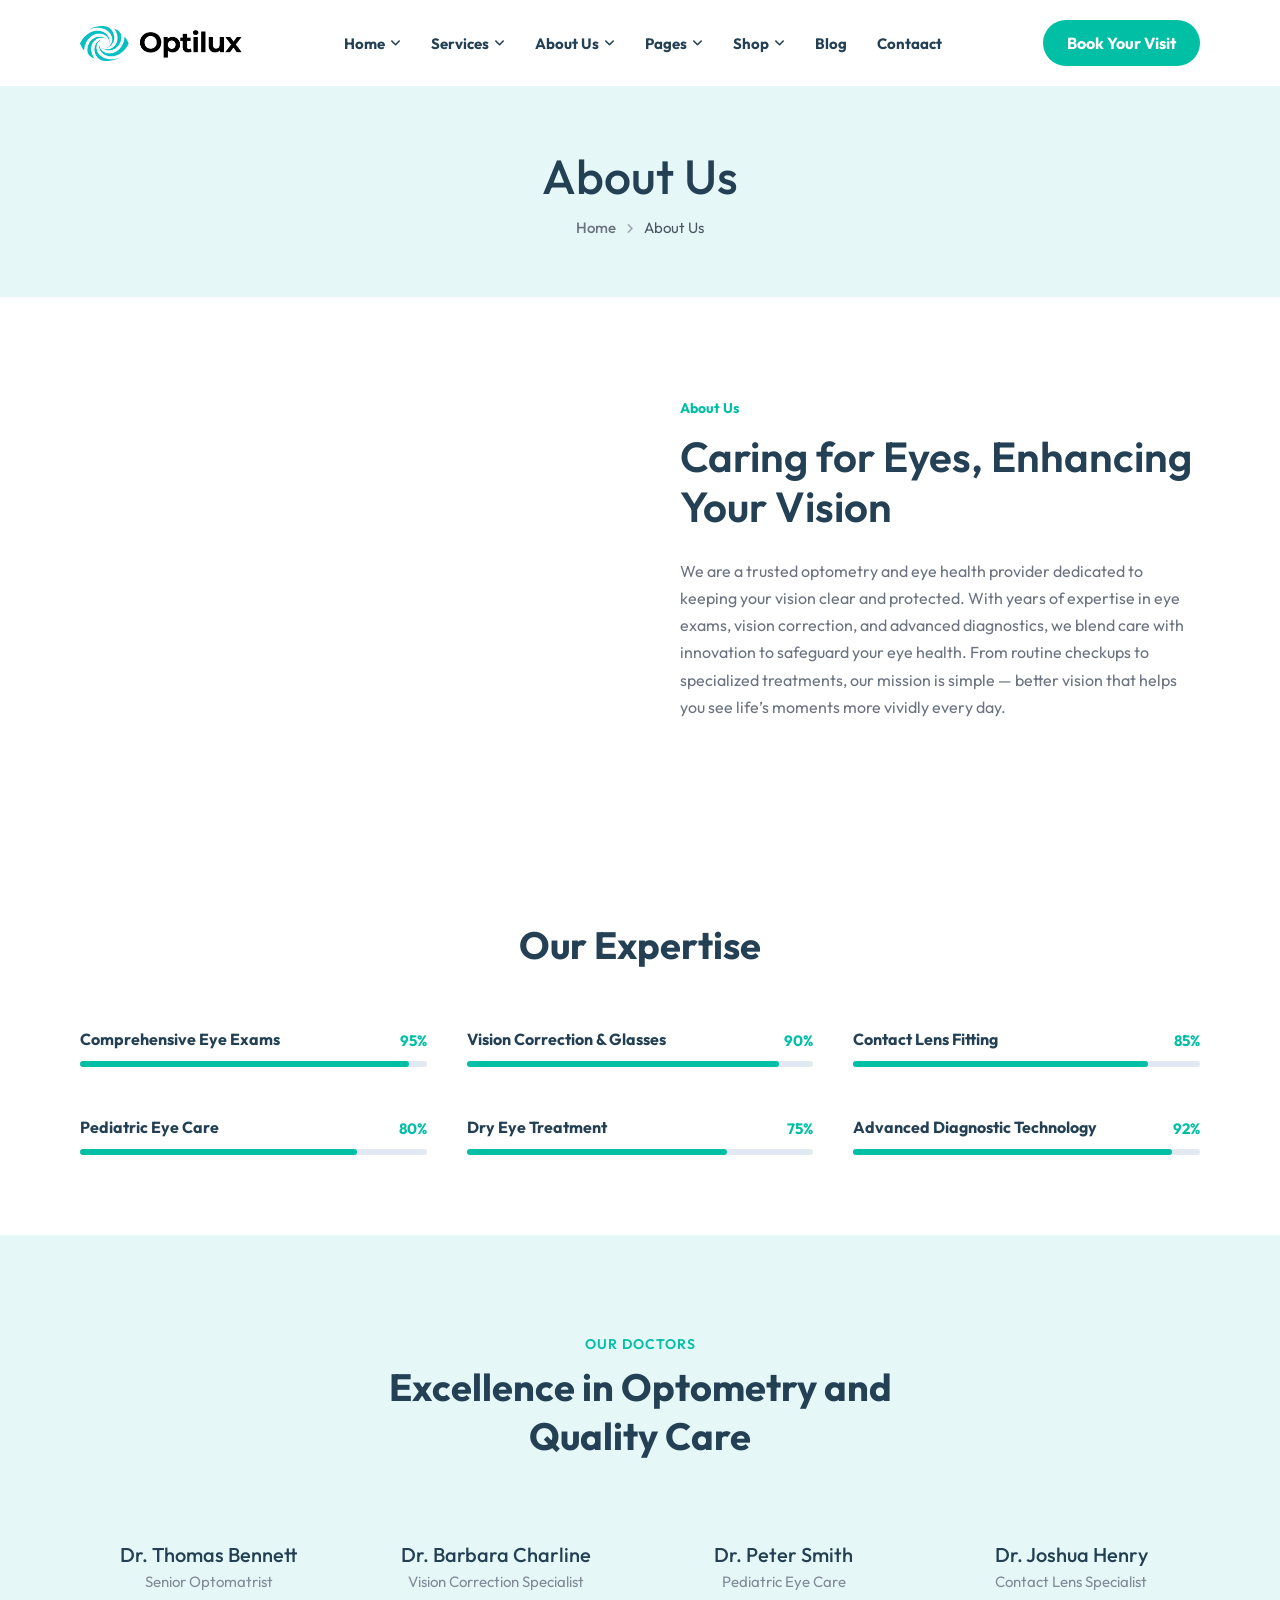
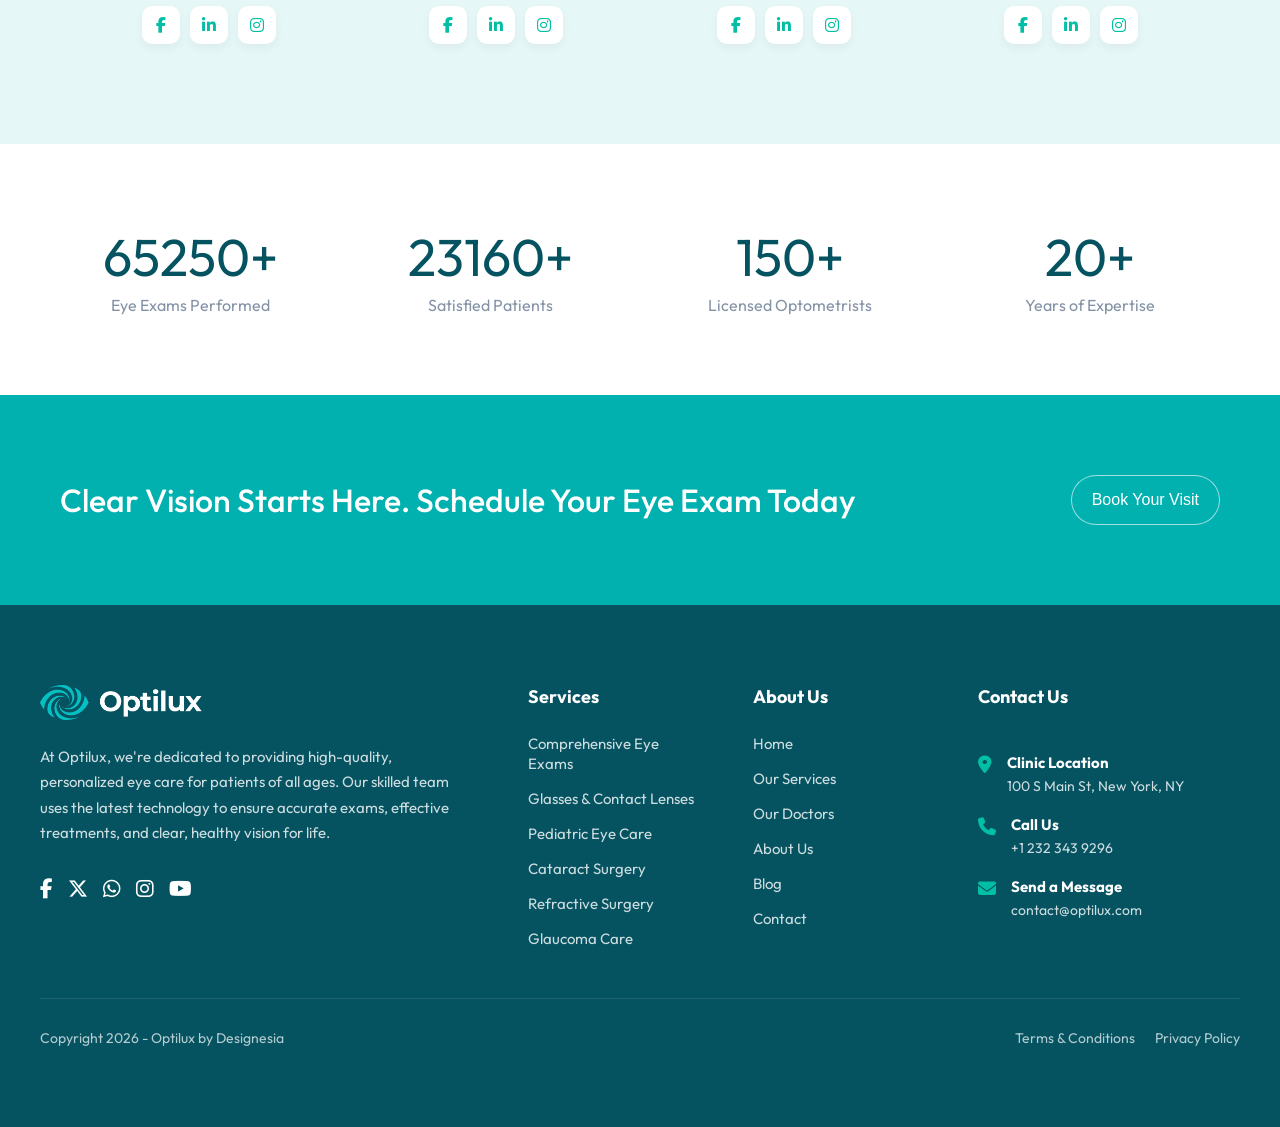
==== about-us.html @ 024a8317 "feat: about-us page -basic- finished" ====
<!DOCTYPE html>
<html lang="en">

<head>
    <meta charset="UTF-8">
    <meta name="viewport" content="width=device-width, initial-scale=1.0">
    <title>Optilux</title>
    <link rel="stylesheet" href="public/css/about-us.css">
    <link href="https://fonts.googleapis.com/css2?family=Outfit:wght@400;500;600;700&display=swap" rel="stylesheet">
    <link rel="stylesheet" href="https://cdnjs.cloudflare.com/ajax/libs/font-awesome/6.4.0/css/all.min.css">
</head>

<body>


    <!-- !/ header -->
    <header class="theheader">
        <div class="logo">
            <img src="public/images/logo.webp" alt="" style="height: 35px;">
        </div>
        <nav class="navbar">
            <ul>
                <li><a href="index.html">Home <i class="fa-solid fa-angle-down"></i></a></li>
                <li><a href="services.html">Services <i class="fa-solid fa-angle-down"></i></a></li>
                <li><a href="about.html">About Us <i class="fa-solid fa-angle-down"></i></a></li>
                <li><a href="pages.html">Pages <i class="fa-solid fa-angle-down"></i></a></li>
                <li><a href="shop.html">Shop <i class="fa-solid fa-angle-down"></i></a></li>
                <li><a href="blog.html">Blog</a></li>
                <li><a href="contact.html">Contaact</a></li>
            </ul>
        </nav>

        <div class="aqua-link">
            <a href="">Book Your Visit</a>
        </div>
    </header>


    <!-- !/ main -->

    <main class="themain">

        <!-- !/ hero section -->
        <section class="page-hero">
            <h1>About Us</h1>
            <ul class="breadcrumb">
                <li><a href="index.html">Home</a></li>
                <li><i class="fa-solid fa-angle-right"></i></li>
                <li>About Us</li>
            </ul>
        </section>

        <!-- !/ welcome section-->
        <section class="about-welcome">
            <div class="welcome-container">
                <div class="welcome-images">
                    <img class="main-img"
                        src="https://madebydesignesia.com/themes/optilux/images/misc/l1.webp"
                        alt="">
                    <img class="sub-img"
                        src="	https://madebydesignesia.com/themes/optilux/images/misc/s1.webp"
                        alt="">
                </div>
                <div class="welcome-text">
                    <h4 class="section-subtitle">About Us</h4>
                    <h2>Caring for Eyes, Enhancing Your Vision</h2>
                    <p>We are a trusted optometry and eye health provider dedicated to keeping your vision clear and
                        protected. With years of expertise in eye exams, vision correction, and advanced diagnostics, we
                        blend care with innovation to safeguard your eye health. From routine checkups to specialized
                        treatments, our mission is simple — better vision that helps you see life’s moments more vividly
                        every day.

                    </p>
                </div>
            </div>
        </section>

        <!-- !/ expertise section -->
        <section class="our-expertise">
            <div class="expertise-container">
                <div class="section-header">
                    <h2>Our Expertise</h2>
                </div>
                <div class="expertise-grid">
                    <div class="expertise-item">
                        <div class="skill-bar style-2">
                            <h5>Comprehensive Eye Exams</h5>
                            <div class="de-progress">
                                <div class="value">95%</div>
                                <div class="progress-bar" data-value="95%" style="width: 95%;"></div>
                            </div>
                        </div>
                    </div>
                    <div class="expertise-item">
                        <div class="skill-bar style-2">
                            <h5>Vision Correction & Glasses</h5>
                            <div class="de-progress">
                                <div class="value">90%</div>
                                <div class="progress-bar" data-value="90%" style="width: 90%;"></div>
                            </div>
                        </div>
                    </div>
                    <div class="expertise-item">
                        <div class="skill-bar style-2">
                            <h5>Contact Lens Fitting</h5>
                            <div class="de-progress">
                                <div class="value">85%</div>
                                <div class="progress-bar" data-value="85%" style="width: 85%;"></div>
                            </div>
                        </div>
                    </div>
                    <div class="expertise-item">
                        <div class="skill-bar style-2">
                            <h5>Pediatric Eye Care</h5>
                            <div class="de-progress">
                                <div class="value">80%</div>
                                <div class="progress-bar" data-value="80%" style="width: 80%;"></div>
                            </div>
                        </div>
                    </div>
                    <div class="expertise-item">
                        <div class="skill-bar style-2">
                            <h5>Dry Eye Treatment</h5>
                            <div class="de-progress">
                                <div class="value">75%</div>
                                <div class="progress-bar" data-value="75%" style="width: 75%;"></div>
                            </div>
                        </div>
                    </div>
                    <div class="expertise-item">
                        <div class="skill-bar style-2">
                            <h5>Advanced Diagnostic Technology</h5>
                            <div class="de-progress">
                                <div class="value">92%</div>
                                <div class="progress-bar" data-value="92%" style="width: 92%;"></div>
                            </div>
                        </div>
                    </div>
                </div>
            </div>
        </section>

        <!-- !/team section -->
        <section class="team-section">
            <div class="section-header">
                <span class="section-subtitle">Our Doctors</span>
                <h2>Excellence in Optometry and Quality Care</h2>
            </div>
            <div class="team-grid">
                <div class="team-member">
                    <div class="member-img">
                        <img src="https://madebydesignesia.com/themes/optilux/images/team/1.webp" alt="">
                    </div>
                    <div class="member-info">
                        <h3>Dr. Thomas Bennett</h3>
                        <p>Senior Optomatrist</p>
                    </div>
                    <div class="member-socials">
                        <a href=""><i class="fa-brands fa-facebook-f"></i></a>
                        <a href=""><i class="fa-brands fa-linkedin-in"></i></a>
                        <a href=""><i class="fa-brands fa-instagram"></i></a>
                    </div>
                </div>
                <div class="team-member">
                    <div class="member-img">
                        <img src="https://madebydesignesia.com/themes/optilux/images/team/2.webp" alt="">
                    </div>
                    <div class="member-info">
                        <h3>Dr. Barbara Charline</h3>
                        <p>Vision Correction Specialist</p>
                    </div>
                    <div class="member-socials">
                        <a href=""><i class="fa-brands fa-facebook-f"></i></a>
                        <a href=""><i class="fa-brands fa-linkedin-in"></i></a>
                        <a href=""><i class="fa-brands fa-instagram"></i></a>
                    </div>
                </div>
                <div class="team-member">
                    <div class="member-img">
                        <img src="	https://madebydesignesia.com/themes/optilux/images/team/3.webp" alt="">
                    </div>
                    <div class="member-info">
                        <h3>Dr. Peter Smith</h3>
                        <p>Pediatric Eye Care</p>
                    </div>
                    <div class="member-socials">
                        <a href=""><i class="fa-brands fa-facebook-f"></i></a>
                        <a href=""><i class="fa-brands fa-linkedin-in"></i></a>
                        <a href=""><i class="fa-brands fa-instagram"></i></a>
                    </div>
                </div>
                <div class="team-member">
                    <div class="member-img">
                        <img src="https://madebydesignesia.com/themes/optilux/images/team/4.webp" alt="">
                    </div>
                    <div class="member-info">
                        <h3>Dr. Joshua Henry</h3>
                        <p>Contact Lens Specialist</p>
                    </div>
                    <div class="member-socials">
                        <a href=""><i class="fa-brands fa-facebook-f"></i></a>
                        <a href=""><i class="fa-brands fa-linkedin-in"></i></a>
                        <a href=""><i class="fa-brands fa-instagram"></i></a>
                    </div>
                </div>
            </div>
        </section>

        <!-- !/ stat section -->
        <section class="about-stats">
            <div class="stats-container">
                <div class="stat-item">
                    <h3><span>65250</span>+</h3>
                    <p>Eye Exams Performed</p>
                </div>
                <div class="stat-item">
                    <h3><span>23160</span>+</h3>
                    <p>Satisfied Patients</p>
                </div>
                <div class="stat-item">
                    <h3><span>150</span>+</h3>
                    <p>Licensed Optometrists</p>
                </div>
                <div class="stat-item">
                    <h3><span>20</span>+</h3>
                    <p>Years of Expertise</p>
                </div>
            </div>
        </section>


        <!-- !/ aqua section -->
        <section class="aqua-section">
            <h2>
                Clear Vision Starts Here. Schedule Your Eye Exam Today
            </h2>
            <input type="button" value="Book Your Visit">
        </section>
    </main>



    <!-- !/ footer -->
    <footer class="thefooter">
        <div class="footer-container">
            <div class="footer-col footer-about">
                <div class="footer-logo">
                    <img src="public/images/logo-white.webp" alt="Optilux White Logo" style="height: 35px;">
                </div>
                <p>At Optilux, we're dedicated to providing high-quality, personalized eye care for patients of all
                    ages. Our skilled team uses the latest technology to ensure accurate exams, effective treatments,
                    and clear, healthy vision for life.</p>
                <div class="footer-socials">
                    <a href=""><i class="fa-brands fa-facebook-f"></i></a>
                    <a href=""><i class="fa-brands fa-x-twitter"></i></a>
                    <a href=""><i class="fa-brands fa-whatsapp"></i></a>
                    <a href=""><i class="fa-brands fa-instagram"></i></a>
                    <a href=""><i class="fa-brands fa-youtube"></i></a>
                </div>
            </div>
            <div class="footer-col footer-links">
                <h3>Services</h3>
                <ul>
                    <li><a href="">Comprehensive Eye Exams</a></li>
                    <li><a href="">Glasses & Contact Lenses</a></li>
                    <li><a href="">Pediatric Eye Care</a></li>
                    <li><a href="">Cataract Surgery</a></li>
                    <li><a href="">Refractive Surgery</a></li>
                    <li><a href="">Glaucoma Care</a></li>
                </ul>
            </div>
            <div class="footer-col footer-links">
                <h3>About Us</h3>
                <ul>
                    <li><a href="index.html">Home</a></li>
                    <li><a href="services.html">Our Services</a></li>
                    <li><a href="">Our Doctors</a></li>
                    <li><a href="about.html">About Us</a></li>
                    <li><a href="blog.html">Blog</a></li>
                    <li><a href="contact.html">Contact</a></li>
                </ul>
            </div>
            <div class="footer-col footer-contact">
                <h3>Contact Us</h3>
                <div class="contact-item">
                    <div class="contact-icon"><i class="fa-solid fa-location-dot"></i></div>
                    <div class="contact-info">
                        <h4>Clinic Location</h4>
                        <p>100 S Main St, New York, NY</p>
                    </div>
                </div>
                <div class="contact-item">
                    <div class="contact-icon"><i class="fa-solid fa-phone"></i></div>
                    <div class="contact-info">
                        <h4>Call Us</h4>
                        <p>+1 232 343 9296</p>
                    </div>
                </div>
                <div class="contact-item">
                    <div class="contact-icon"><i class="fa-solid fa-envelope"></i></div>
                    <div class="contact-info">
                        <h4>Send a Message</h4>
                        <p>contact@optilux.com</p>
                    </div>
                </div>
            </div>
        </div>

        <div class="sub-footer">
            <p>Copyright 2026 - Optilux by Designesia</p>
            <ul>
                <li><a href="">Terms & Conditions</a></li>
                <li><a href="">Privacy Policy</a></li>
            </ul>
        </div>
    </footer>



</body>

</html>
---- public/css/about-us.css ----
* {
    margin: 0;
    padding: 0;
    box-sizing: border-box;
}

body {
    font-family: "Outfit", "Poppins", sans-serif;
    color: rgb(75, 85, 99);
    background-color: rgb(255, 255, 255);
}

a {
    text-decoration: none;
}

ul {
    list-style: none;
}

*:hover {
    transition: 0.4s;
}

/* !/ header */
.theheader {
    background-color: rgb(255, 255, 255);
    display: flex;
    flex-direction: row;
    justify-content: space-between;
    align-items: center;
    padding: 20px 80px;
}

.logo {
    display: flex;
    align-items: center;
}

.navbar ul {
    display: flex;
    flex-direction: row;
    gap: 30px;
}

.navbar a {
    font-weight: bold;
    color: rgb(35, 64, 84);
    font-size: 15px;
    display: flex;
    align-items: center;
    gap: 5px;
}

.navbar a:hover {
    color: rgb(0, 191, 165);
}

.navbar a i {
    font-size: 12px;
}

.aqua-link a {
    display: inline-flex;
    align-items: center;
    justify-content: center;
    
    height: 46px;
    padding: 0 24px;
    border-radius: 50px;
    font-weight: bold;
    cursor: pointer;
    background-color: rgb(0, 191, 165);
    color: white;
    border: none;
}

.aqua-link a:hover {
    background-color: rgb(5, 83, 97);
}


/* !main */


/* todo/ hero header */
.page-hero {
    background: rgb(229, 248, 247);
    padding: 60px 80px;
    text-align: center;
}

.page-hero h1 {
    font-size: 48px;
    color: rgb(35, 64, 84);
    font-weight: 500;
    margin-bottom: 12px;
}

.breadcrumb {
    display: flex;
    flex-direction: row;
    justify-content: center;
    align-items: center;
    gap: 10px;
    font-size: 15px;
}

.breadcrumb a {
    color: rgb(107, 114, 128);
    font-weight: 500;
}

.breadcrumb a:hover {
    color: rgb(0, 191, 165);
}

.breadcrumb i {
    font-size: 12px;
    color: rgb(156, 163, 175);
}

/* ?/ */
.section-header {
    text-align: center;
    margin-bottom: 50px;
}

.section-subtitle {
    display: inline-block;
    color: rgb(0, 191, 165);
    font-size: 14px;
    font-weight: bold;
    margin-bottom: 15px;
}

.section-header h2 {
    font-size: 42px;
    color: rgb(35, 64, 84);
    font-weight: 400;
}

/* todo/ welcome section */
.about-welcome {
    padding: 100px 80px;
    max-width: 1400px;
    margin: 0 auto;
}

.welcome-container {
    display: flex;
    flex-direction: row;
    align-items: center;
    gap: 80px;
}

.welcome-images {
    width: 50%;
    position: relative;
}

.main-img {
    width: 85%;
    border-radius: 20px;
    box-shadow: 0px 10px 30px rgba(0, 0, 0, 0.1);
    display: block;
}

.sub-img {
    position: absolute;
    bottom: -30px;
    right: 0;
    width: 45%;
    border-radius: 20px;
    box-shadow: 0px 10px 30px rgba(0, 0, 0, 0.15);
}


.welcome-text {
    width: 50%;
}

.welcome-text h2 {
    font-size: 42px;
    color: rgb(35, 64, 84);
    font-weight: 600;
    line-height: 1.2;
    margin-bottom: 25px;
}

.welcome-text p {
    font-size: 16px;
    color: rgb(107, 114, 128);
    line-height: 1.7;
    margin-bottom: 20px;
}

.welcome-text .lead-text {
    font-size: 18px;
    font-weight: 500;
    color: rgb(75, 85, 99);
}


/*!/ expertise section */

.our-expertise {
    padding: 80px;
    background-color: rgb(255, 255, 255);
}

.expertise-container {
    max-width: 1200px;
    margin: 0 auto;
}

.expertise-container .section-header {
    margin-bottom: 60px;
}

.expertise-container h2 {
    font-size: 38px;
    color: rgb(35, 64, 84);
    font-weight: 700;
}

.expertise-grid {
    display: grid;
    grid-template-columns: repeat(3, 1fr);
    gap: 50px 40px;
}

.skill-bar {
    position: relative;
    width: 100%;
}

.skill-bar h5 {
    font-size: 16px;
    color: rgb(35, 64, 84);
    font-weight: 700;
    margin-bottom: 12px;
}

.de-progress {
    width: 100%;
    height: 6px;
    background-color: rgb(226, 232, 240);
    border-radius: 10px;
    position: relative;
}

.de-progress .progress-bar {
    height: 100%;
    background-color: rgb(0, 191, 165);
    border-radius: 10px;
    transition: width 1s ease-in-out;
}

.de-progress .value {
    position: absolute;
    top: -30px;
    right: 0;
    font-size: 15px;
    font-weight: 700;
    color: rgb(0, 191, 165);
}


/* todo/ team section */
.team-section {
    padding: 100px 80px;
    background-color: rgb(229, 248, 247);
}

.team-section .section-header {
    text-align: center;
    margin-bottom: 60px;
}

.team-section .section-subtitle {
    color: rgb(0, 191, 165);
    font-weight: 600;
    letter-spacing: 1px;
    text-transform: uppercase;
    display: block;
    margin-bottom: 10px;
}

.team-section .section-header h2 {
    font-size: 38px;
    color: rgb(35, 64, 84);
    font-weight: 700;
    max-width: 600px;
    margin: 0 auto;
    line-height: 1.3;
}

.team-grid {
    display: grid;
    grid-template-columns: repeat(4, 1fr);
    gap: 30px;
    max-width: 1300px;
    margin: 0 auto;
}

.team-member {
    display: flex;
    flex-direction: column;
    align-items: center;
}

.member-img {
    position: relative;
    width: 100%;
    margin-bottom: 20px;
    display: flex;
    justify-content: center;
    align-items: flex-end;
}

.member-img img {
    width: 100%;
    display: block;
    position: relative;
    z-index: 2;
}


.member-img::after {
    content: "";
    position: absolute;
    bottom: 0;
    left: 0;
    width: 100%;
    height: 80%;
    background-color: rgb(162, 224, 223);
    border-radius: 12px;
    z-index: 1;
}

.member-info {
    text-align: center;
    margin-bottom: 15px;
}

.member-info h3 {
    font-size: 20px;
    color: rgb(35, 64, 84);
    font-weight: 500;
    margin-bottom: 5px;
}

.member-info p {
    font-size: 15px;
    color: rgb(130, 138, 153);
}

.member-socials {
    display: flex;
    justify-content: center;
    gap: 10px;
}

.member-socials a {
    display: flex;
    align-items: center;
    justify-content: center;
    width: 38px;
    height: 38px;
    background-color: white;
    color: rgb(0, 191, 165);
    border-radius: 10px;
    box-shadow: 0 4px 10px rgba(0, 0, 0, 0.05);
}

.member-socials a:hover {
    background-color: rgb(0, 191, 165);
    color: white;
}

/* !stats section */
.about-stats {
    background-color: ;
    padding: 80px 40px;
}

.stats-container {
    max-width: 1200px;
    margin: 0 auto;
    display: flex;
    justify-content: space-between;
    align-items: center;
    text-align: center;
}

.stat-item {
    flex: 1;
}

.stat-item h3 {
    font-size: 52px;
    color: rgb(5, 83, 97);
    font-weight: 400;
    margin-bottom: 5px;
    display: flex;
    justify-content: center;
    align-items: center;
}

.stat-item p {
    font-size: 16px;
    color: rgb(132, 146, 166);
    font-weight: 400;
}


/* !/ aqua section */

.aqua-section {
    background-color: rgb(1, 177, 176);
    display: flex;
    flex-direction: row;
    justify-content: space-between;
    align-items: center;
    padding: 80px 60px;
    color: white;
}

.aqua-section h2 {
    font-size: xx-large;
    font-weight: 500;
}

.aqua-section input {
    background-color: rgb(1, 177, 176);
    color: white;
    font-size: medium;
    padding: 15px 20px;
    border-radius: 50px;
    border: 1px solid rgba(255, 255, 255, 0.613);
}

.aqua-section input:hover {
    background-color: rgb(1, 83, 96);
    border: 1px solid rgb(1, 83, 96);
    cursor: pointer;
}

/* !/footer */

.thefooter {
    background-color: rgb(5, 83, 97);
    padding: 80px 40px;
    color: rgb(255, 255, 255);
}


.footer-container {
    display: grid;
    grid-template-columns: 2.5fr 1fr 1fr 1.5fr;
    gap: 50px;
    max-width: 1200px;
    margin: 0 auto;
    
}



.footer-about .footer-logo {
    margin-bottom: 20px;
}

.footer-about p {
    color: rgba(255, 255, 255, 0.8);
    line-height: 1.7;
    font-size: 15px;
    margin-bottom: 30px;
    padding-right: 20px;
}

.footer-socials {
    display: flex;
    gap: 15px;
}

.footer-socials a {
    color: rgb(255, 255, 255);
    font-size: 20px;
}

.footer-socials a:hover {
    color: rgb(0, 191, 165);
}

.footer-col h3 {
    font-size: 18px;
    font-weight: bold;
    margin-bottom: 25px;
    color: rgb(255, 255, 255);

}

.footer-links ul {
    display: flex;
    flex-direction: column;
    gap: 15px;
}

.footer-links a {
    color: rgba(255, 255, 255, 0.8);
    font-size: 15px;
}

.footer-links a:hover {
    color: rgb(0, 191, 165);
    padding-left: 5px;
}

.footer-contact {
    display: flex;
    flex-direction: column;
    gap: 20px;
}

.contact-item {
    display: flex;
    align-items: flex-start;
    gap: 15px;
}

.contact-icon {
    color: rgb(0, 191, 165);
    font-size: 18px;
}

.contact-info h4 {
    font-size: 15px;
    font-weight: bold;
    margin-bottom: 5px;
}

.contact-info p {
    color: rgba(255, 255, 255, 0.8);
    font-size: 14px;
}

.sub-footer {
    display: flex;
    justify-content: space-between;
    align-items: center;
    border-top: 1px solid rgba(255, 255, 255, 0.1);
    margin-top: 50px;
    padding-top: 30px;
    max-width: 1200px;
    margin-left: auto;
    margin-right: auto;
    font-size: 14px;
    color: rgba(255, 255, 255, 0.7);
}

.sub-footer ul {
    display: flex;
    gap: 20px;

}

.sub-footer a {
    color: rgba(255, 255, 255, 0.7);
}

.sub-footer a:hover {
    color: rgb(0, 191, 165);
}


/* !/ media queries */

/* todoo/ tablets */
@media (max-width: 1100px) {
    .theheader {
        padding: 20px 40px;
    }

    .about-welcome {
        padding: 80px 40px;
    }

    .welcome-container {
        flex-direction: column;
        gap: 60px;
    }

    .welcome-images,
    .welcome-text {
        width: 100%;
    }

    .experience-badge {
        top: auto;
        bottom: 20px;
        left: -10px;
    }

    .our-expertise {
        padding: 80px 40px;
    }

    .expertise-grid {
        grid-template-columns: repeat(2, 1fr);
        gap: 40px;
    }

    .values-grid {
        grid-template-columns: repeat(2, 1fr);
    }

    .team-section {
        padding: 80px 40px;
    }

    .team-grid {
        grid-template-columns: repeat(2, 1fr);
        gap: 40px;
    }

    .stats-container {
        flex-wrap: wrap;
        gap: 40px;
    }

    .stat-item {
        flex: 1 1 40%;
    }


    .footer-container {
        grid-template-columns: 1fr 1fr;
        gap: 40px;
    }

    .footer-about {
        grid-column: 1 / 2;
    }

}

/* todo/ mobile */
/* ? mobile */
@media (max-width: 768px) {

    /* ?/ header */
    .theheader {
        flex-direction: column;
        gap: 20px;
        padding: 20px;
    }

    .navbar ul {
        flex-wrap: wrap;
        justify-content: center;
        gap: 15px;
    }

    /* ?/ hero */
    .page-hero {
        padding: 40px 20px;
    }

    .page-hero h1 {
        font-size: 32px;
    }

    /* ?/ welcome section */
    .about-welcome {
        padding: 50px 20px;
    }

    .welcome-text h2 {
        font-size: 32px;
    }

    .welcome-features ul {
        grid-template-columns: 1fr;
    }

    /* ?/ expertise section */
    .our-expertise {
        padding: 60px 20px;
    }

    .expertise-grid {
        grid-template-columns: 1fr;
        gap: 35px;
    }

    /* ?/ stats section */
    .about-stats {
        padding: 60px 20px;
    }

    .stats-container {
        flex-direction: column;
        gap: 40px;
    }

    .stat-item {
        flex: 1 1 100%;
        width: 100%;
    }

    .stat-item h3 {
        font-size: 44px;
    }

    /* ?/ team section */
    .team-section {
        padding: 60px 20px;
    }

    .team-grid {
        grid-template-columns: 1fr;
    }

    .team-section .section-header h2 {
        font-size: 30px;
    }

    /* ?/ aqua section */
    .aqua-section {
        flex-direction: column;
        gap: 25px;
        padding: 50px 20px;
        text-align: center;
    }

    .aqua-section h2 {
        font-size: large;
    }

    /* ?/ footer */
    .thefooter {
        padding: 60px 20px;
    }

    .footer-container {
        grid-template-columns: 1fr;
        gap: 35px;
    }

    .footer-about {
        grid-column: 1 / 2;
    }

    .sub-footer {
        flex-direction: column;
        gap: 15px;
        text-align: center;
    }




}
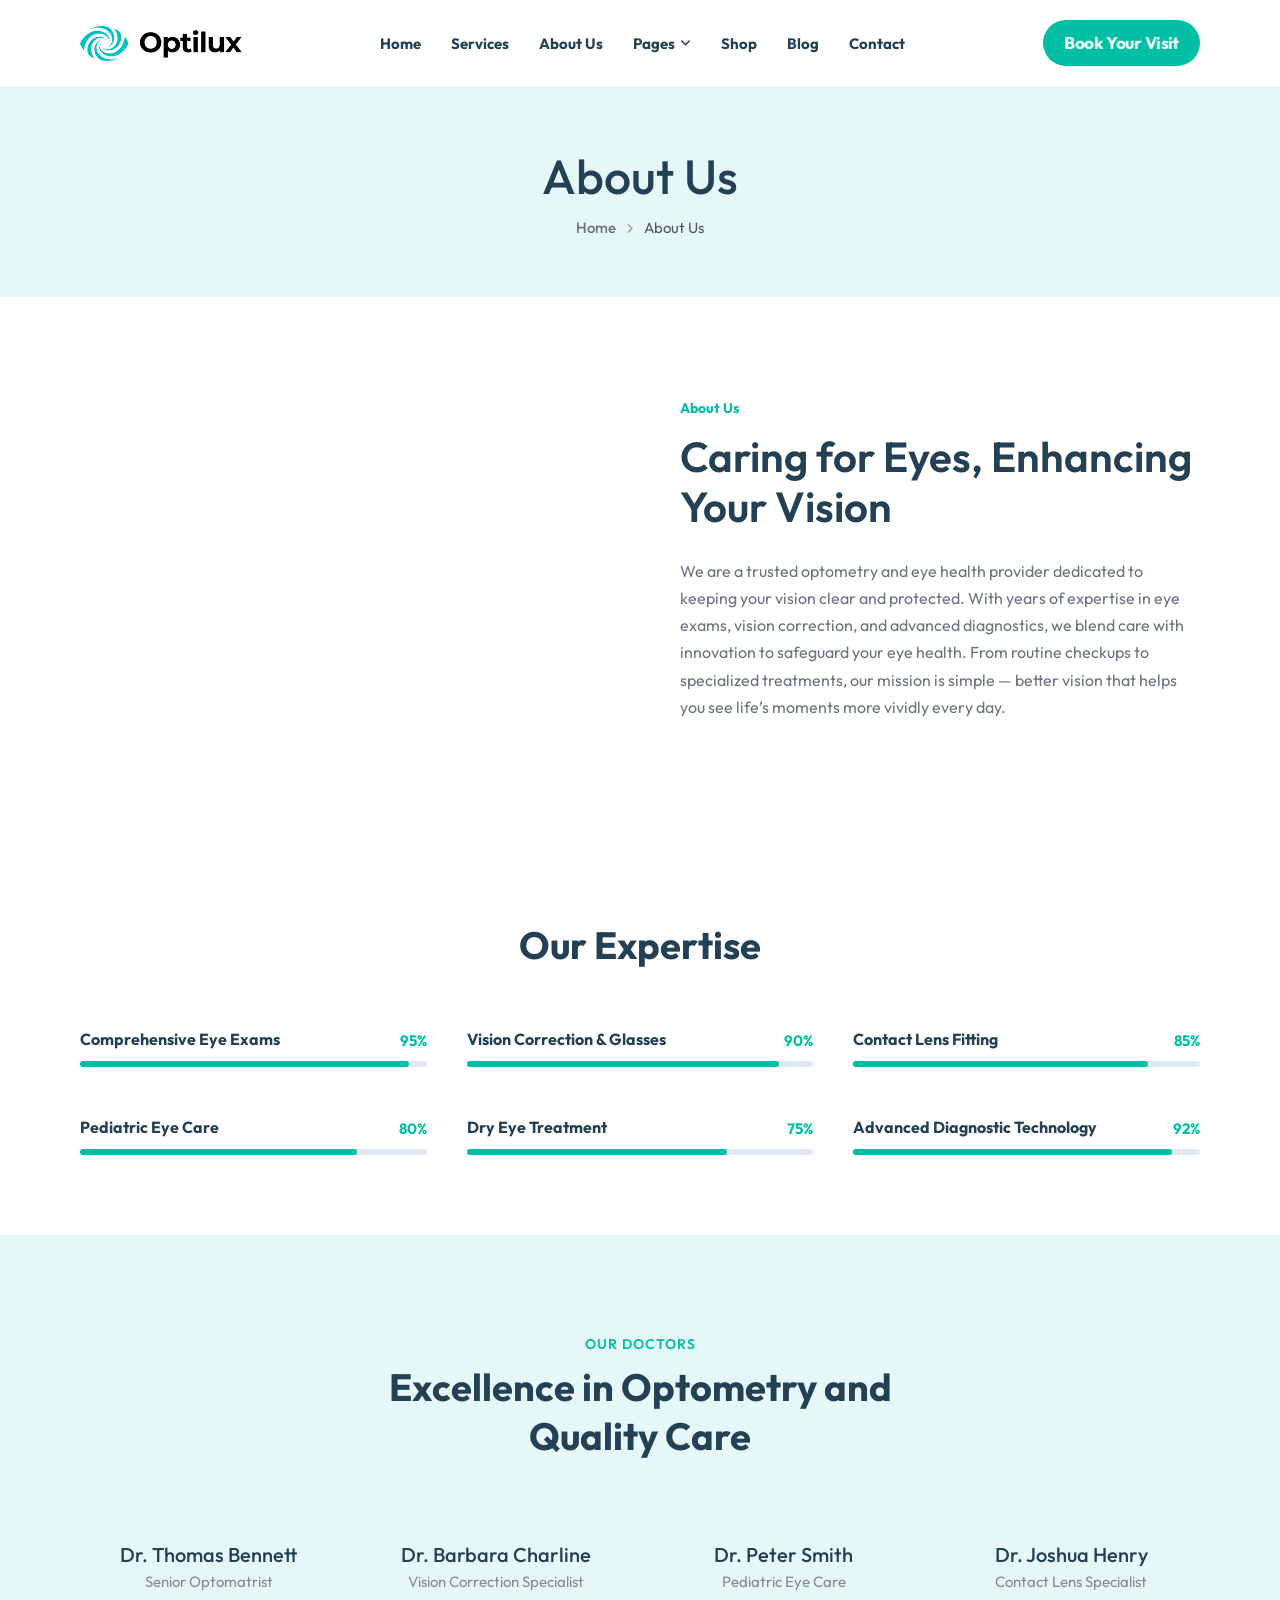
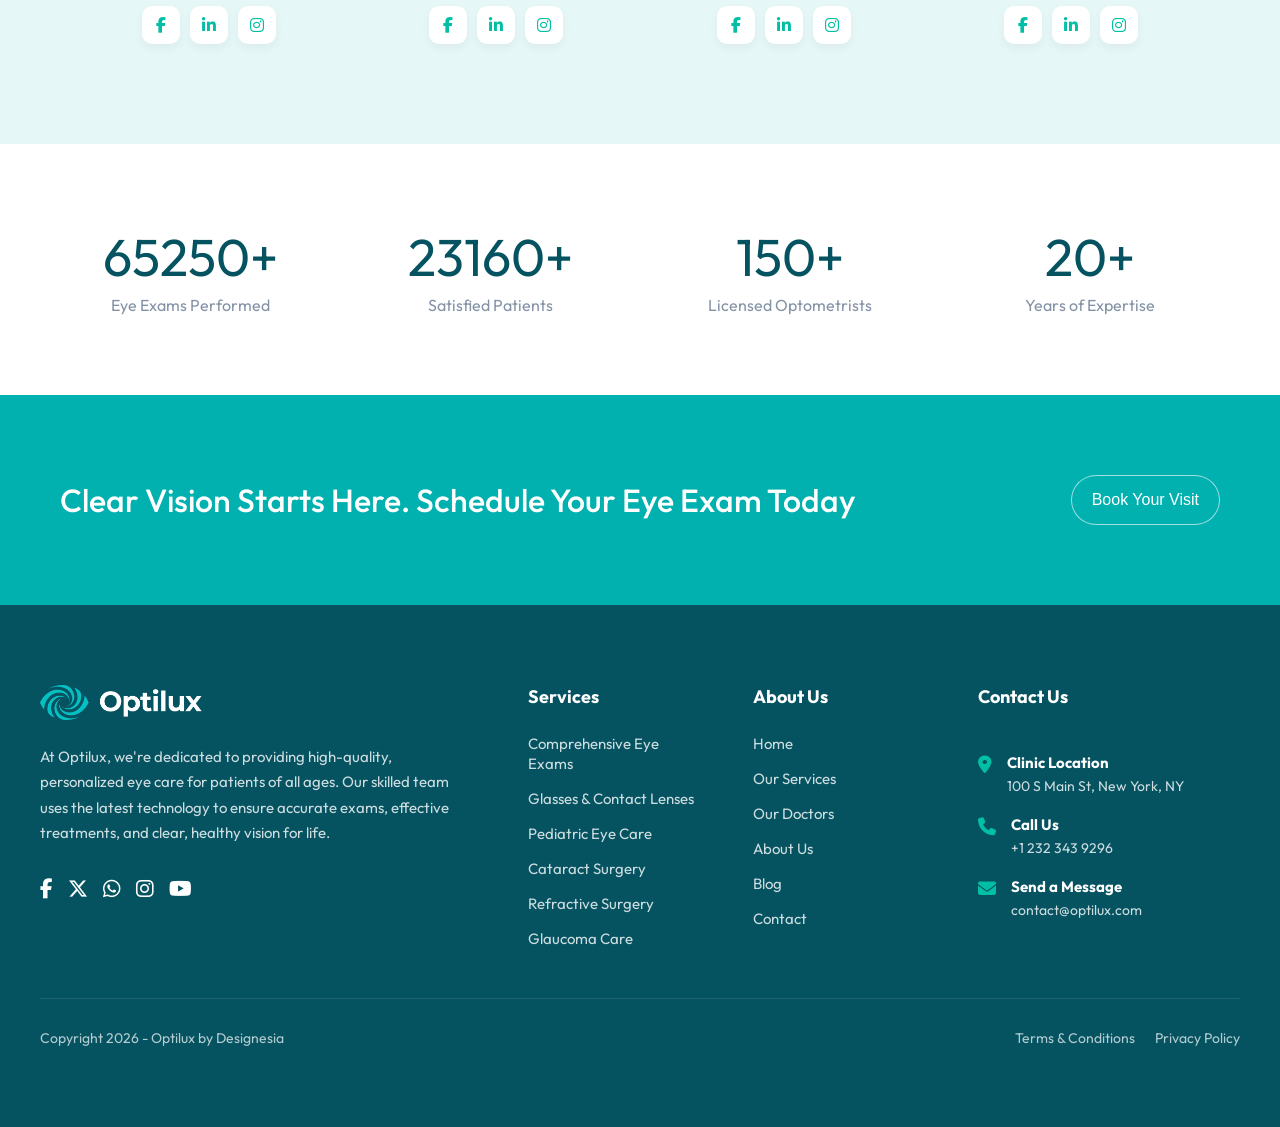
==== commit 68f8ec4f: "feat: navbar button animation ; fix: footer links" ====
--- a/about-us.html
+++ b/about-us.html
@@ -20,16 +20,21 @@
         </div>
         <nav class="navbar">
             <ul>
-                <li><a href="index.html">Home <i class="fa-solid fa-angle-down"></i></a></li>
-                <li><a href="services.html">Services <i class="fa-solid fa-angle-down"></i></a></li>
-                <li><a href="about.html">About Us <i class="fa-solid fa-angle-down"></i></a></li>
-                <li><a href="pages.html">Pages <i class="fa-solid fa-angle-down"></i></a></li>
-                <li><a href="shop.html">Shop <i class="fa-solid fa-angle-down"></i></a></li>
+                <li><a href="index.html">Home</a></li>
+                <li><a href="services.html">Services</a></li>
+                <li><a href="about-us.html">About Us</a></li>
+                <li class="drop-list">
+                    <a href="">Pages <i class="fa-solid fa-angle-down"></i></a>
+                    <ul class="dropdown-menu">
+                        <li><a href="faq.html">FAQ</a></li>
+                        <li><a href="testimonials.html">Testimonials</a></li>
+                    </ul>
+                </li>
+                <li><a href="shop.html">Shop</a></li>
                 <li><a href="blog.html">Blog</a></li>
-                <li><a href="contact.html">Contaact</a></li>
+                <li><a href="contact.html">Contact</a></li>
             </ul>
         </nav>
-
         <div class="aqua-link">
             <a href="">Book Your Visit</a>
         </div>
--- a/public/css/about-us.css
+++ b/public/css/about-us.css
@@ -24,7 +24,7 @@
 
 /* !/ header */
 .theheader {
-    background-color: rgb(255, 255, 255);
+    background-color: white;
     display: flex;
     flex-direction: row;
     justify-content: space-between;
@@ -60,11 +60,55 @@
     font-size: 12px;
 }
 
-.aqua-link a {
+/* todo/ dropdown */
+.drop-list {
+    position: relative;
+    display: block !important;
+}
+
+.dropdown-menu {
+    list-style: none;
+    background-color: white;
+    border: 1px solid rgb(226, 232, 240);
+    width: 160px;
+    padding: 10px 15px;
+    position: absolute;
+    top: calc(100% + 10px);
+    top: 100%;
+    left: 0;
+    border-radius: 8px;
+    
+    z-index: 100;
+    box-shadow: 0 8px 20px rgba(0, 0, 0, 0.08);
+    display: none !important;
+}
+
+.dropdown-menu li {
+    margin-top: 10px;
+}
+
+.dropdown-menu li:first-child {
+    margin-top: 0;
+}
+
+.dropdown-menu a {
+    font-size: 14px;
+    font-weight: 500;
+    color: rgb(75, 85, 99);
+}
+
+.dropdown-menu a:hover {
+    color: rgb(0, 191, 165);
+}
+
+.drop-list:hover .dropdown-menu {
+    display: block !important;
+}
+
+/* .aqua-link a {
     display: inline-flex;
     align-items: center;
     justify-content: center;
-    
     height: 46px;
     padding: 0 24px;
     border-radius: 50px;
@@ -77,8 +121,90 @@
 
 .aqua-link a:hover {
     background-color: rgb(5, 83, 97);
-}
-
+} */
+
+/* todo/ */
+.aqua-link a {
+    display: inline-flex;
+    align-items: center;
+    justify-content: center;
+    height: 46px;
+    padding: 0 24px;
+    border-radius: 50px;
+    font-weight: bold;
+    cursor: pointer;
+    background-color: rgb(0, 191, 165);
+    color: transparent;
+    /* color: white; */
+    border: none;
+    position: relative;
+    overflow: hidden;
+    perspective: 500px;
+}
+
+/*?/ the cube effect text */
+
+
+.aqua-link a:hover {
+    background-color: rgb(5, 83, 97);   
+}
+
+
+
+.theheader .aqua-link a {
+    content: "Book Appointment";
+}
+
+
+
+.aqua-link a {}
+
+.aqua-link a::before,
+.aqua-link a::after {
+    position: absolute;
+    top: 0;
+    left: 0;
+    width: 100%;
+    height: 100%;
+    display: inline-flex;
+    align-items: center;
+    justify-content: center;
+    color: white;
+    backface-visibility: hidden;
+    transition: transform 0.4s cubic-bezier(0.25, 0.8, 0.25, 1);
+}
+
+.aqua-link a::before {
+    transform: rotateX(0deg) translateZ(23px);
+}
+
+.aqua-link a::after {
+    background-color: rgb(5, 83, 97);
+    transform: rotateX(-90deg) translateZ(23px);
+}
+
+.theheader .aqua-link a::before,
+.theheader .aqua-link a::after {
+    content: "Book Your Visit";
+}
+
+.hero-text-area .aqua-link a::before,
+.hero-text-area .aqua-link a::after {
+    content: "Book Appointment";
+}
+
+.aqua-link a:hover::before {
+    transform: rotateX(90deg) translateZ(23px);
+}
+
+.aqua-link a:hover::after {
+    transform: rotateX(0deg) translateZ(23px);
+}
+
+.aqua-link a:active {
+    transform: scale(0.96);
+    transition: transform 0.1s;
+}
 
 /* !main */
 
@@ -381,7 +507,7 @@
 
 /* !stats section */
 .about-stats {
-    background-color: ;
+    /* background-color: ; */
     padding: 80px 40px;
 }
 
@@ -514,7 +640,6 @@
 
 .footer-links a:hover {
     color: rgb(0, 191, 165);
-    padding-left: 5px;
 }
 
 .footer-contact {
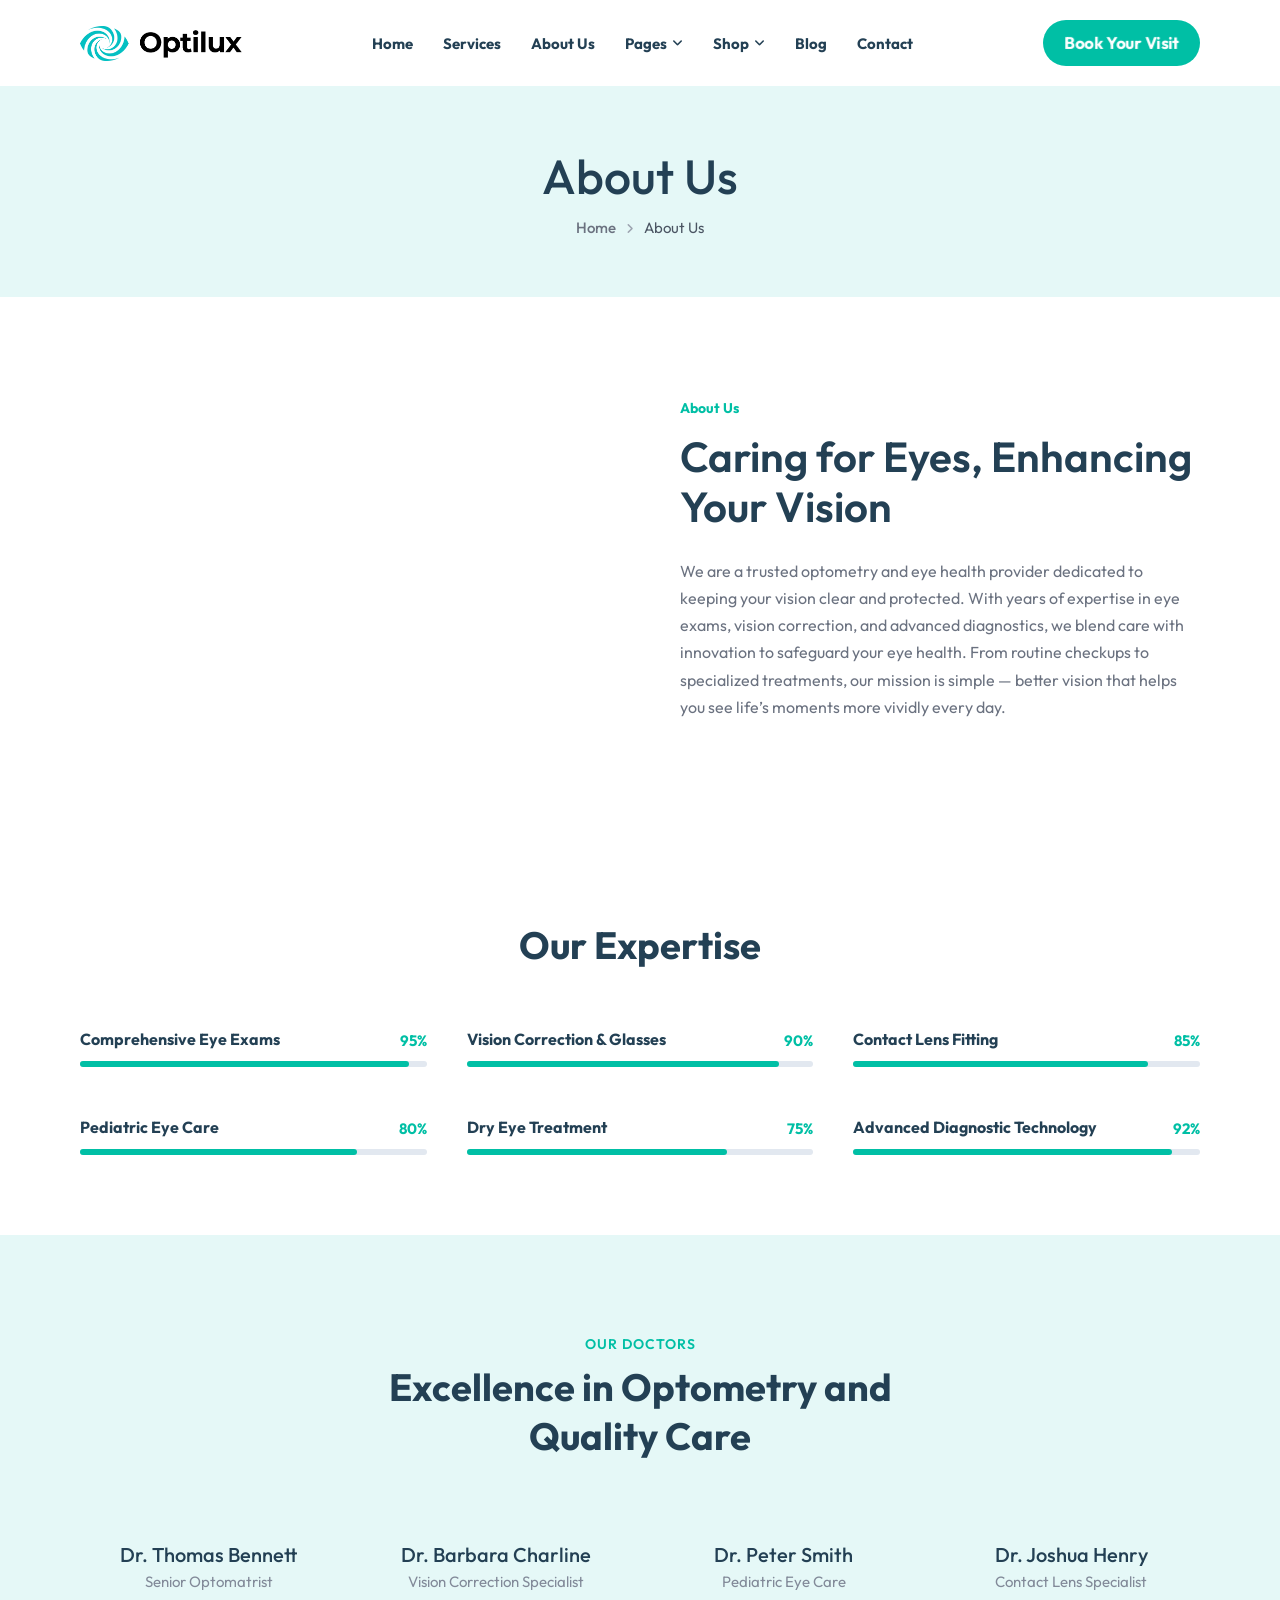
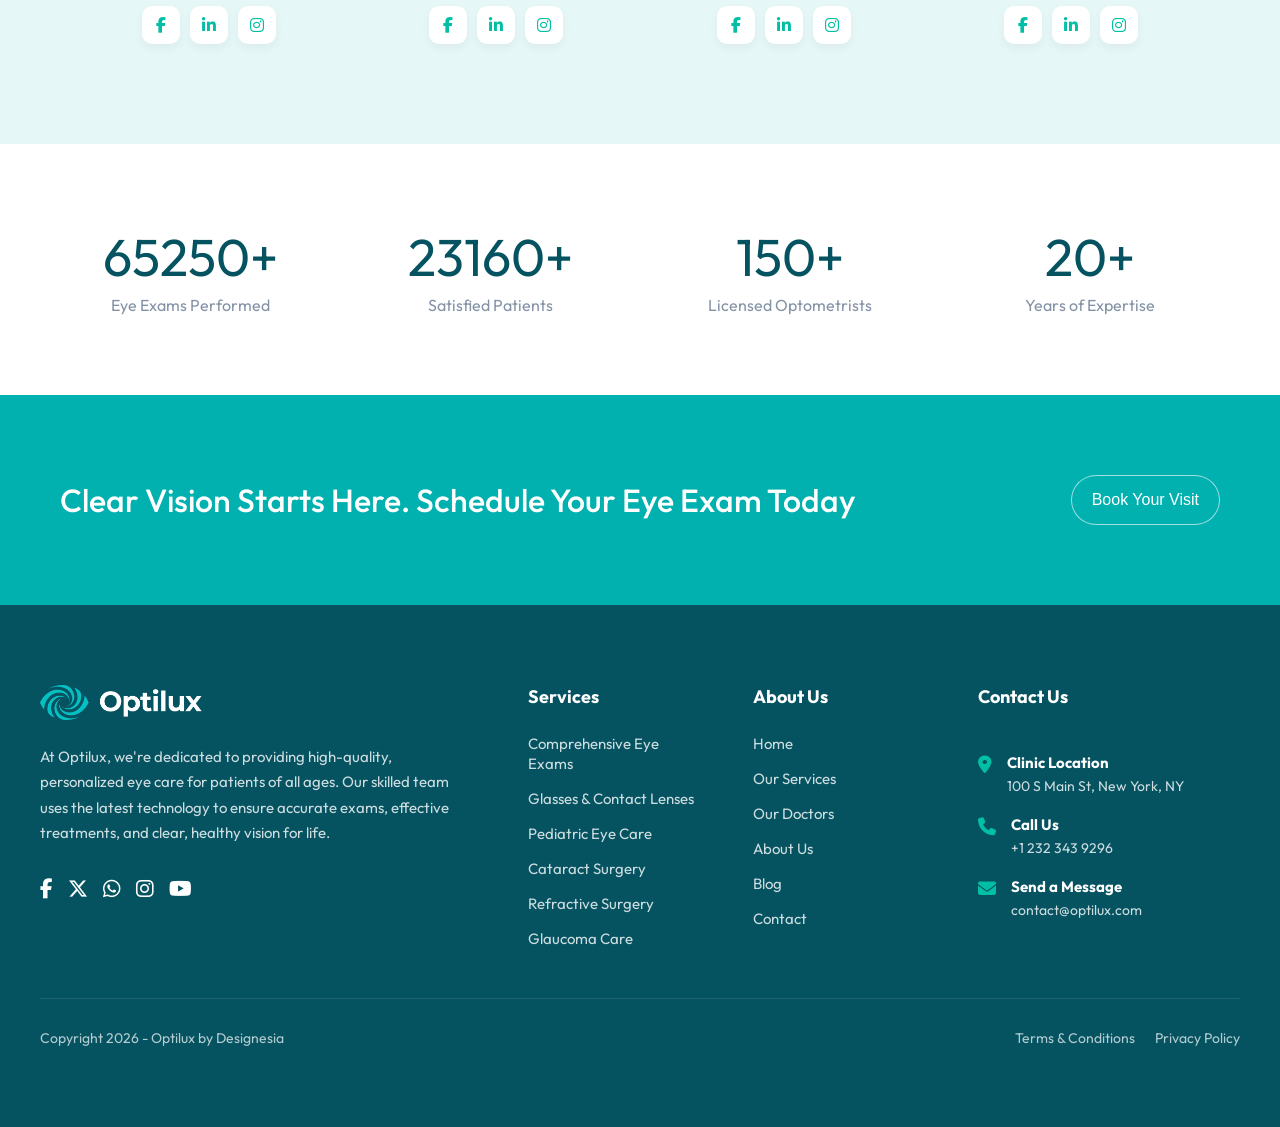
==== commit ed47c740: "feat: navbar dropdown for shop" ====
--- a/about-us.html
+++ b/about-us.html
@@ -30,7 +30,13 @@
                         <li><a href="testimonials.html">Testimonials</a></li>
                     </ul>
                 </li>
-                <li><a href="shop.html">Shop</a></li>
+                <li class="drop-list">
+                    <a href="">Shop <i class="fa-solid fa-angle-down"></i></a>
+                    <ul class="dropdown-menu">
+                        <li><a href="shop1.html">Shop 1</a></li>
+                        <li><a href="shop2.html">Shop 2</a></li>
+                    </ul>
+                </li>
                 <li><a href="blog.html">Blog</a></li>
                 <li><a href="contact.html">Contact</a></li>
             </ul>
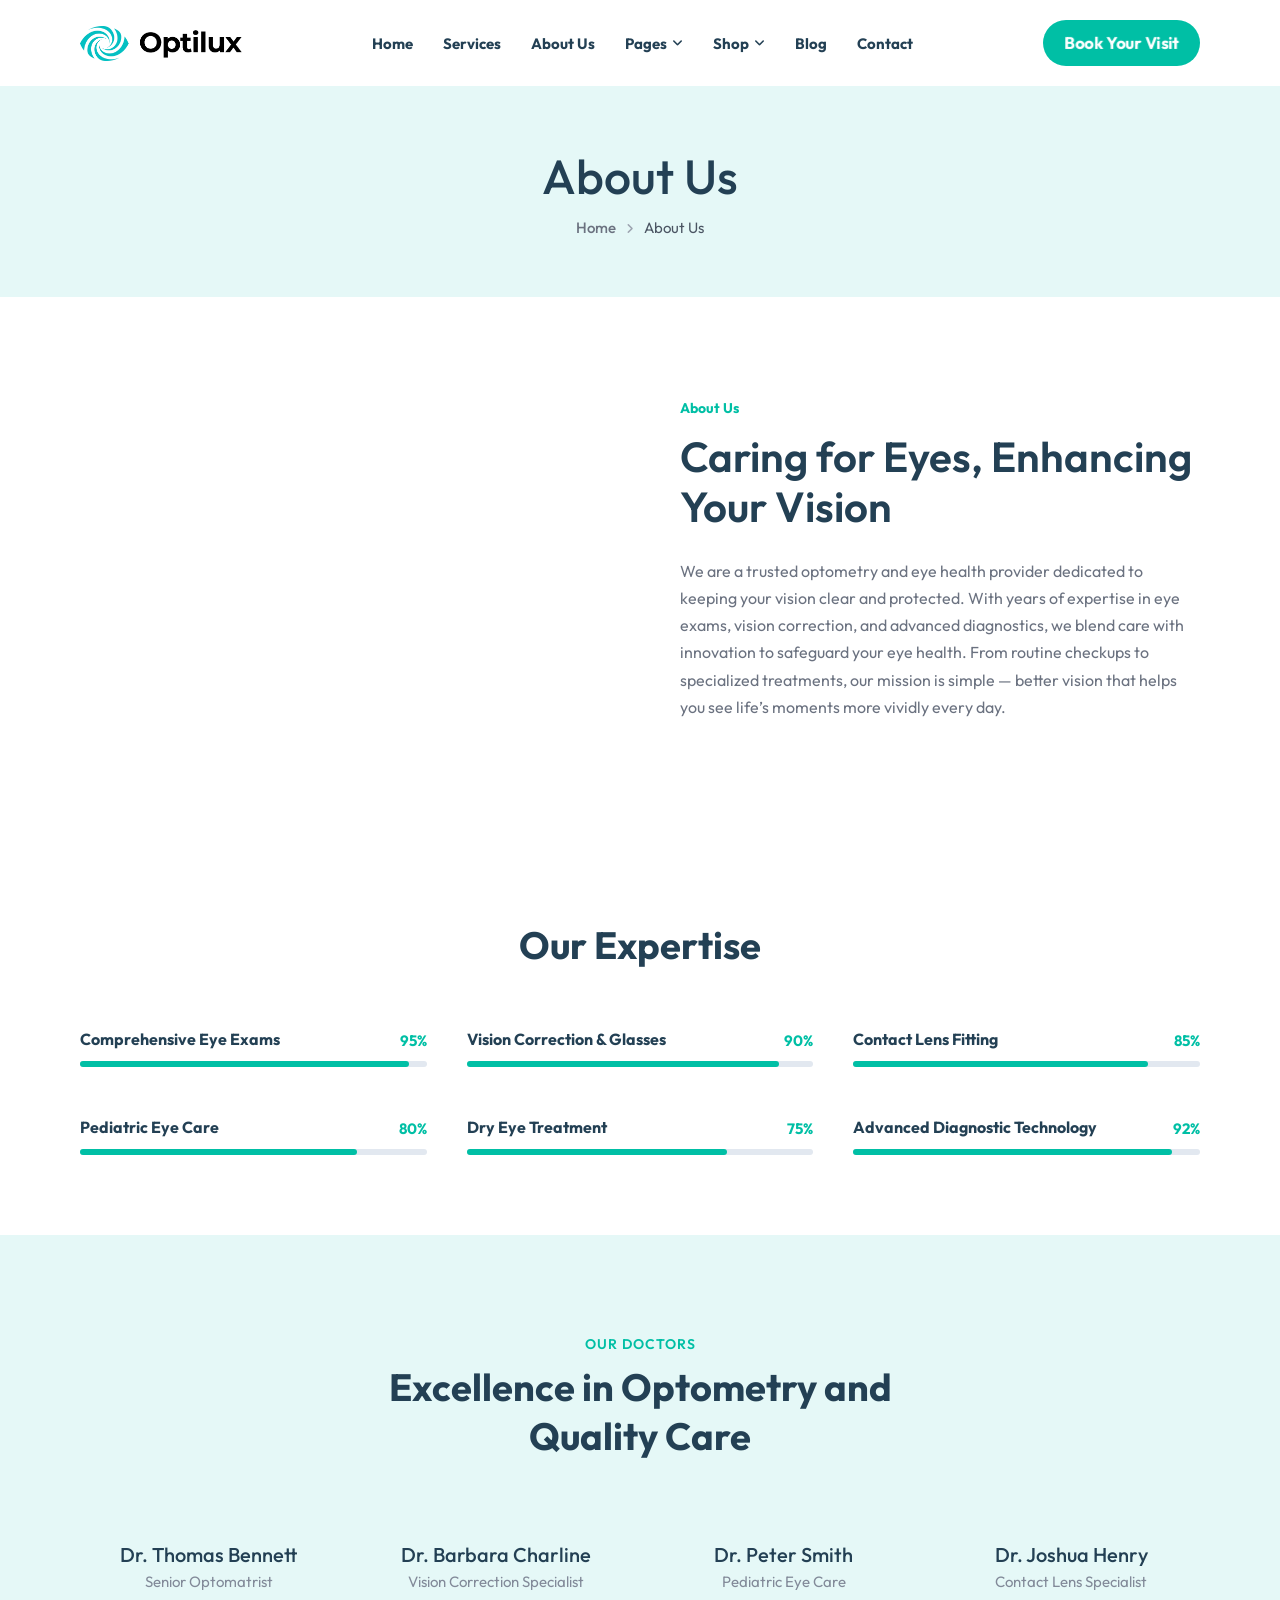
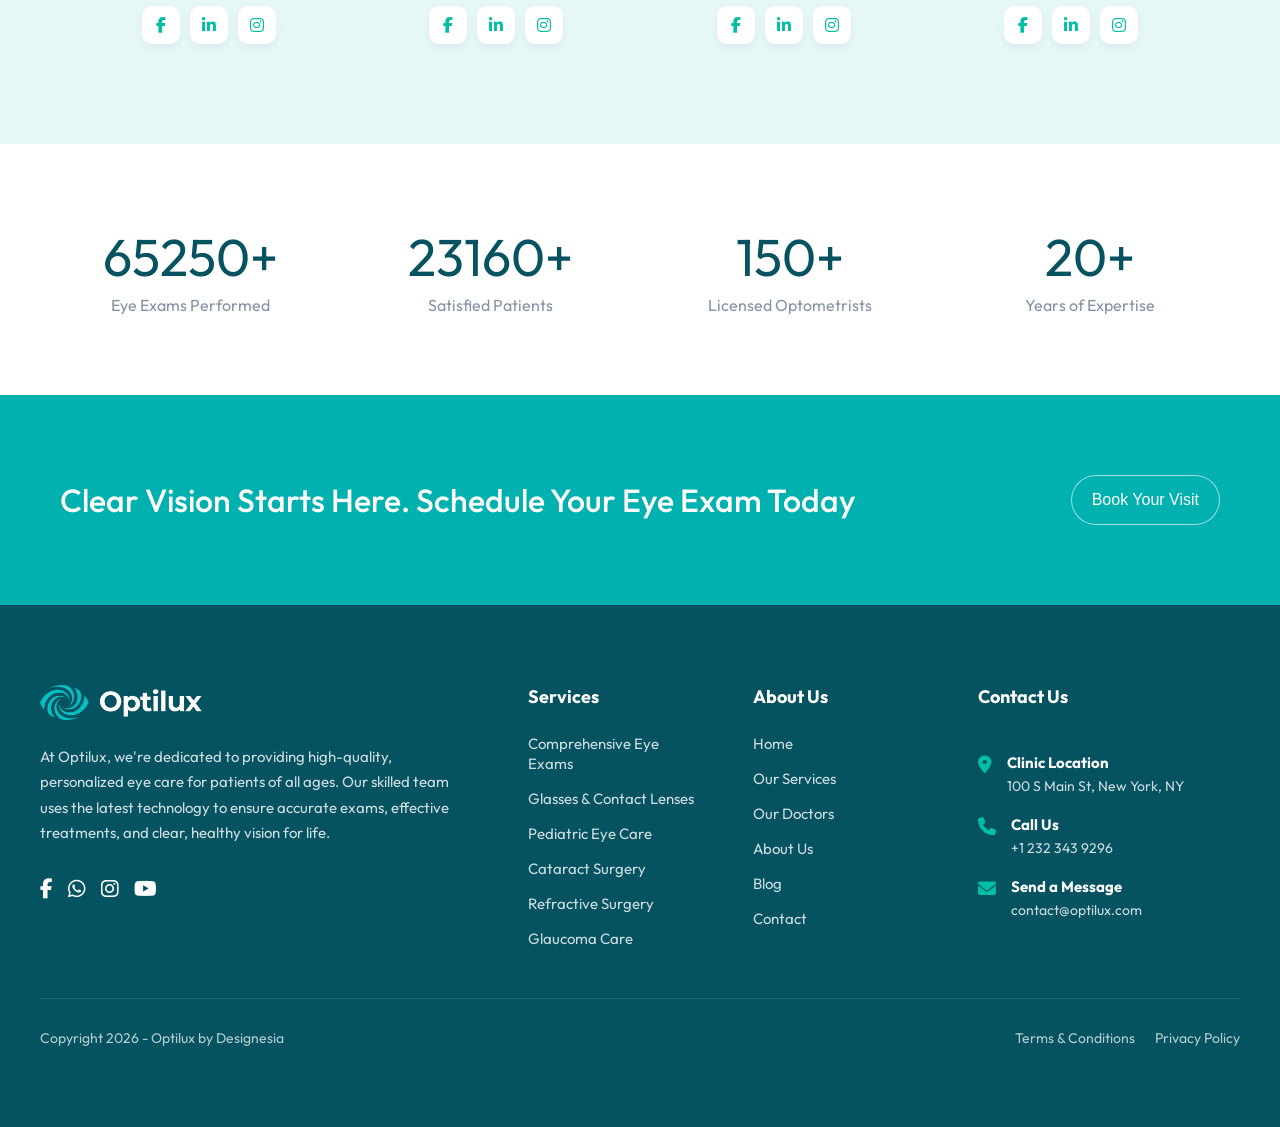
==== commit 949500f1: "fix: footer social links" ====
--- a/about-us.html
+++ b/about-us.html
@@ -263,7 +263,6 @@
                     and clear, healthy vision for life.</p>
                 <div class="footer-socials">
                     <a href=""><i class="fa-brands fa-facebook-f"></i></a>
-                    <a href=""><i class="fa-brands fa-x-twitter"></i></a>
                     <a href=""><i class="fa-brands fa-whatsapp"></i></a>
                     <a href=""><i class="fa-brands fa-instagram"></i></a>
                     <a href=""><i class="fa-brands fa-youtube"></i></a>
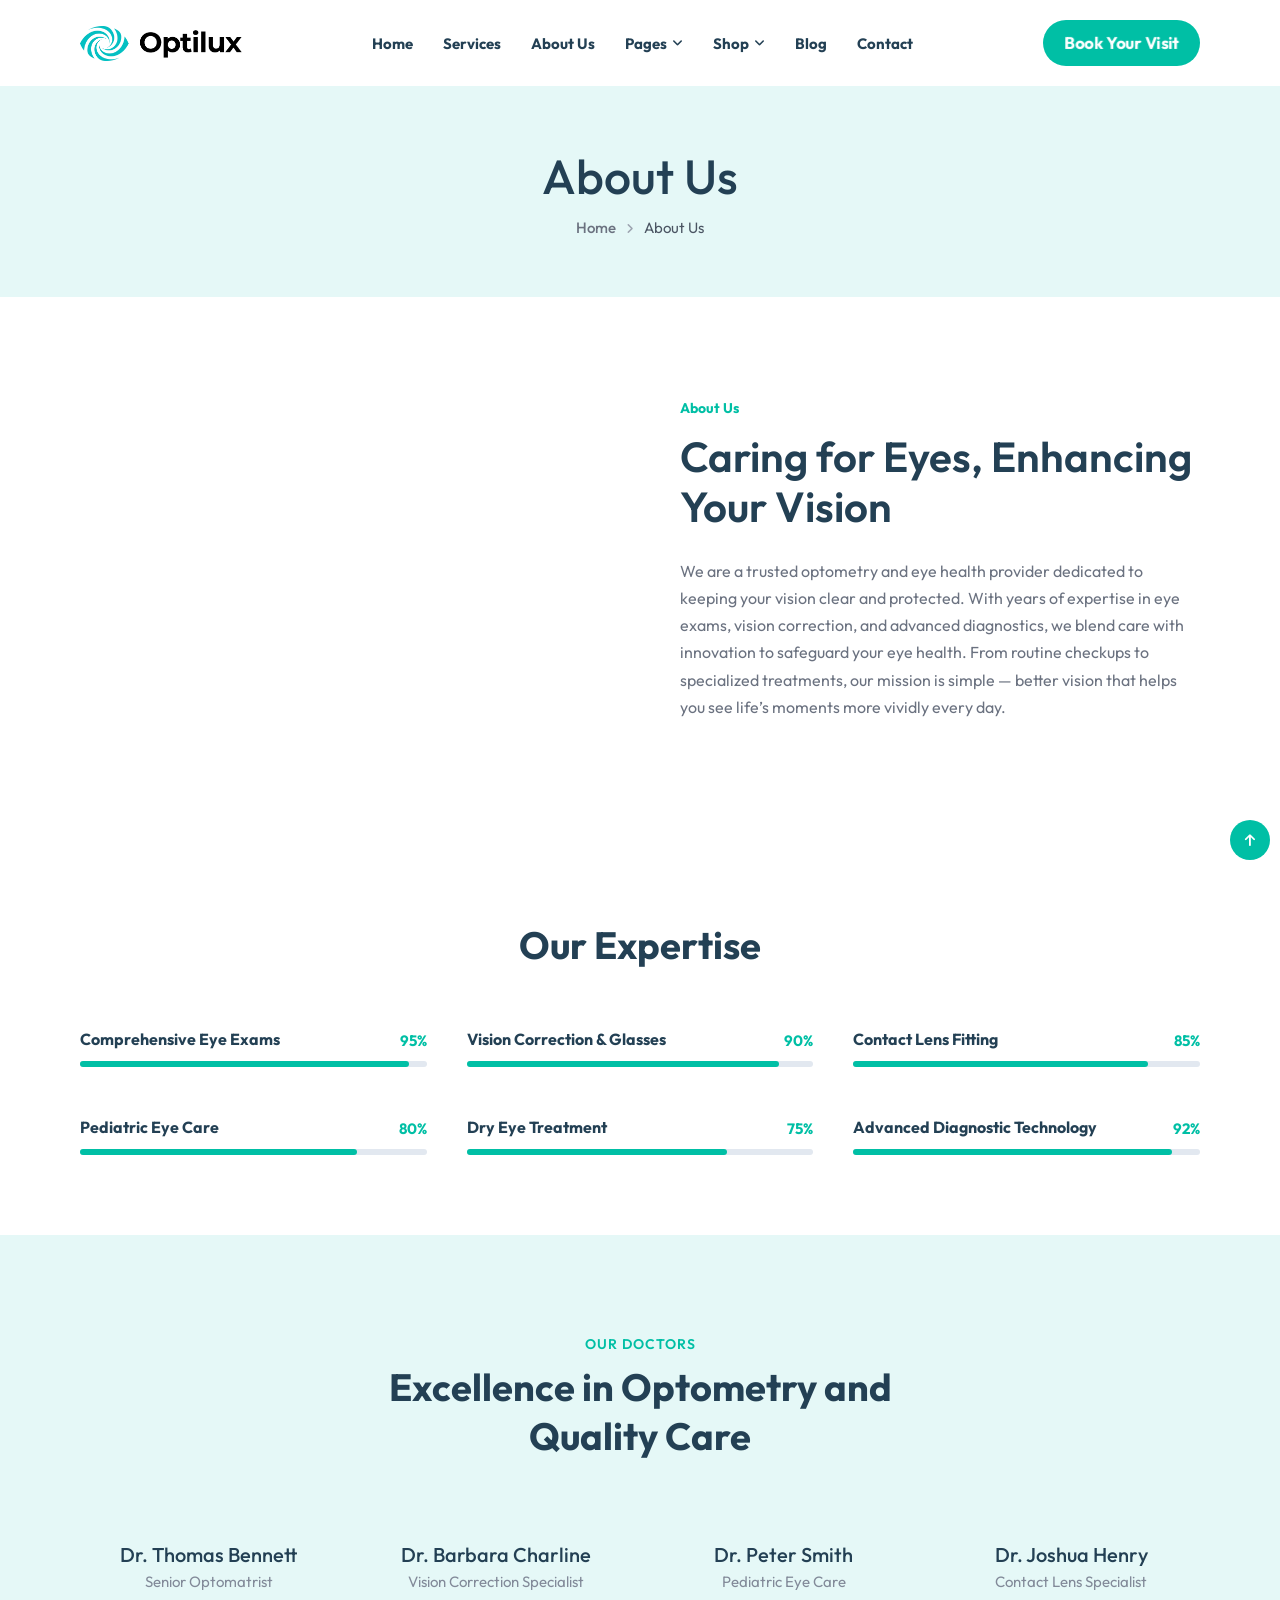
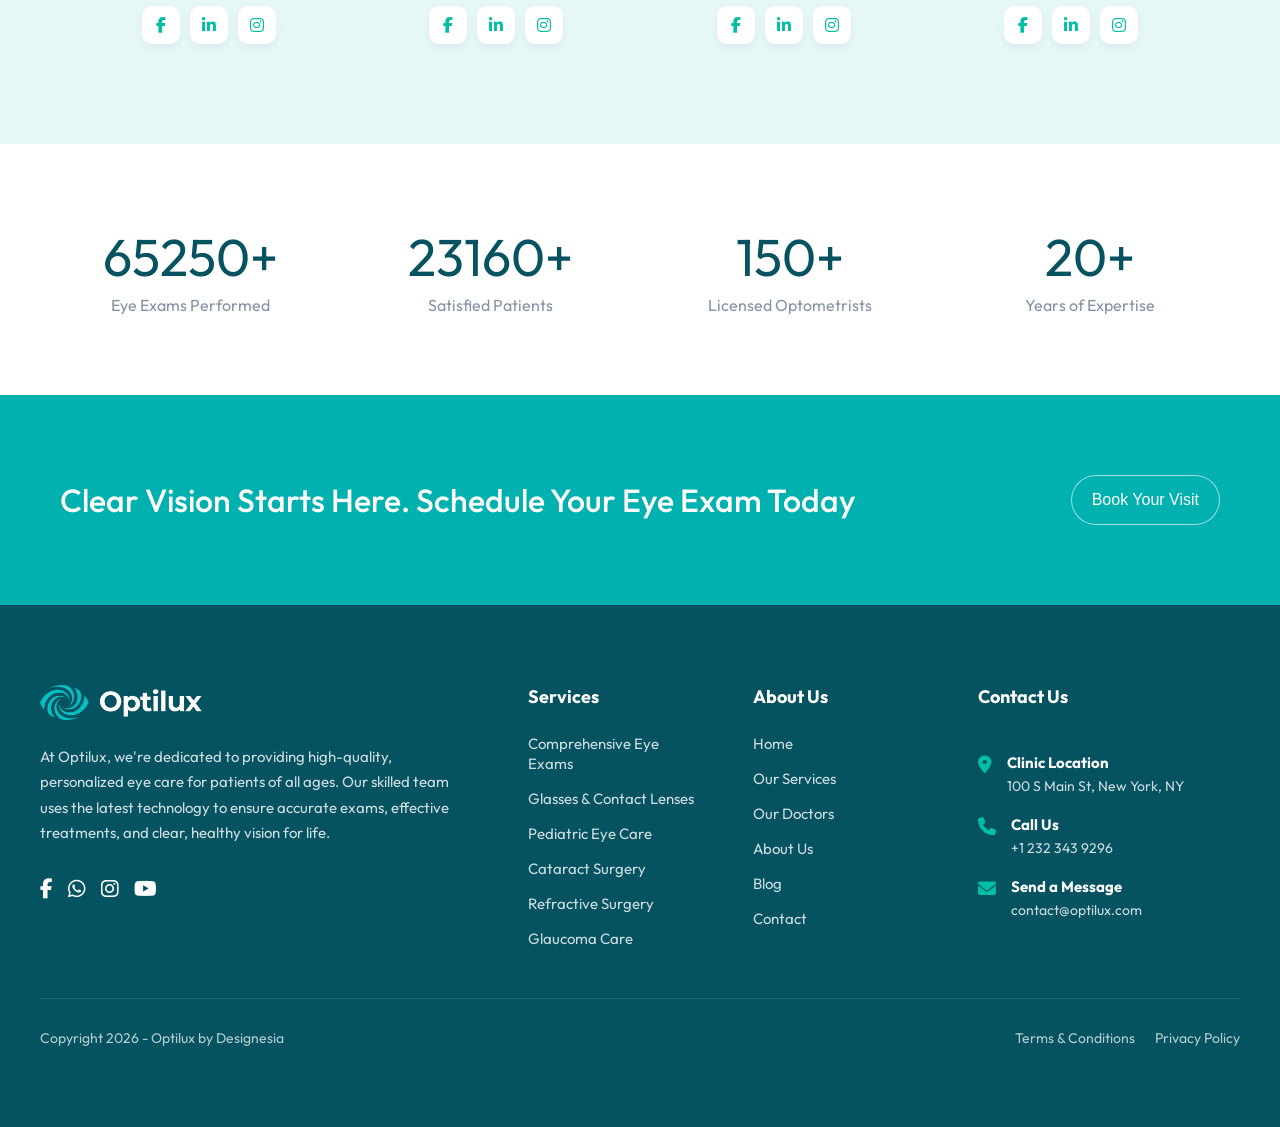
==== commit 403e5e60: "feat: back to the top button" ====
--- a/about-us.html
+++ b/about-us.html
@@ -65,12 +65,8 @@
         <section class="about-welcome">
             <div class="welcome-container">
                 <div class="welcome-images">
-                    <img class="main-img"
-                        src="https://madebydesignesia.com/themes/optilux/images/misc/l1.webp"
-                        alt="">
-                    <img class="sub-img"
-                        src="	https://madebydesignesia.com/themes/optilux/images/misc/s1.webp"
-                        alt="">
+                    <img class="main-img" src="https://madebydesignesia.com/themes/optilux/images/misc/l1.webp" alt="">
+                    <img class="sub-img" src="	https://madebydesignesia.com/themes/optilux/images/misc/s1.webp" alt="">
                 </div>
                 <div class="welcome-text">
                     <h4 class="section-subtitle">About Us</h4>
@@ -150,6 +146,11 @@
                 </div>
             </div>
         </section>
+
+        <!-- !/ back to the top button /fixed circle -->
+        <div class="back-to-the-top">
+            <button><i class="fa-solid fa-arrow-up"></i></button>
+        </div>
 
         <!-- !/team section -->
         <section class="team-section">
--- a/public/css/about-us.css
+++ b/public/css/about-us.css
@@ -392,8 +392,32 @@
     color: rgb(0, 191, 165);
 }
 
-
-/* todo/ team section */
+/* !/ back to the top button */
+
+.back-to-the-top button {
+    position: fixed;
+    background-color: rgb(0, 191, 165);
+    border-radius: 100%;
+    height: 40px;
+    width: 40px;
+    bottom: 40px;
+    right: 10px;
+    border: none;
+    color: white;
+}
+
+.back-to-the-top button:hover {
+    transform: scale(1.3) translateY(-20%);
+    box-shadow: 0px 0px 6px rgba(0, 128, 111, 0.647);
+    cursor: pointer;
+}
+
+.back-to-the-top button:hover i {
+    transform: scale(1.3);
+
+}
+
+/* !/ team section */
 .team-section {
     padding: 100px 80px;
     background-color: rgb(229, 248, 247);
